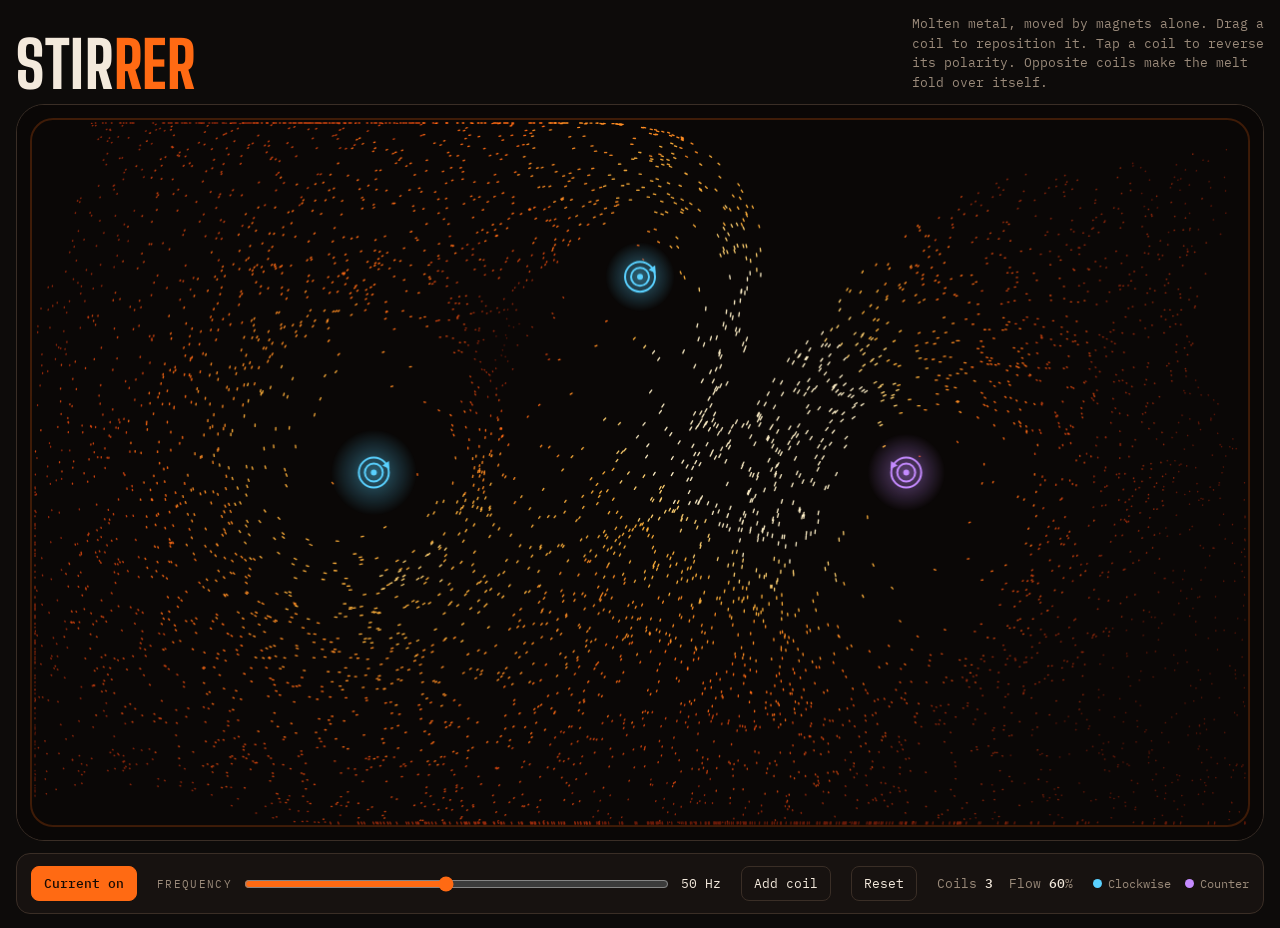
==== index.html @ e679dd58 "Add Stirrer Co-Authored-By: Claude Sonnet 5.5 <noreply@anthropic.com> Claude-Session: https://claude" ====
<!doctype html>
<html lang="en">
<head>
<meta charset="utf-8">
<meta name="viewport" content="width=device-width, initial-scale=1, viewport-fit=cover">
<meta name="description" content="Molten metal moved by magnets alone. Drag electromagnetic coils and watch the melt swirl.">
<meta property="og:title" content="Stirrer">
<meta property="og:description" content="Drag electromagnetic coils and watch thousands of glowing particles swirl, fold and mix.">
<style>html,body{margin:0;background:#0d0b0a}</style>
<title>Stirrer</title>
</head>
<body>
<link rel="preconnect" href="https://fonts.googleapis.com">
<link rel="preconnect" href="https://fonts.gstatic.com" crossorigin>
<link rel="stylesheet" href="https://fonts.googleapis.com/css2?family=Big+Shoulders+Display:wght@800&family=IBM+Plex+Mono:wght@400;500&display=swap">
<style>
/* Layout: full-bleed melt pool, title top-left, control strip pinned to the bottom. Single dark look on purpose (furnace room). */
:root {
  --bg: #0d0b0a;
  --fg: #f3e9dc;
  --muted: #9a8a7a;
  --line: #3a2e26;
  --ember: #ff6a13;
  --pos: #5ad1ff;
  --neg: #c58bff;
  --panel: #171210;
  --display: "Big Shoulders Display", "Arial Narrow", Impact, sans-serif;
  --mono: "IBM Plex Mono", ui-monospace, Menlo, Consolas, monospace;
  color-scheme: dark;
}
html, body { height: 100%; }
body {
  background: var(--bg); color: var(--fg);
  font-family: var(--mono); font-size: 13px;
  padding-inline: 16px; padding-block: 0;
  overflow: hidden;
}
.app { position: relative; height: 100%; display: flex; flex-direction: column; gap: 12px; padding-block: 14px; min-width: 0; }
header { display: flex; justify-content: space-between; align-items: flex-end; gap: 16px; flex-wrap: wrap; }
h1 { font-family: var(--display); font-weight: 800; font-size: clamp(2.4rem, 8vw, 4rem); line-height: .85; letter-spacing: .01em; text-transform: uppercase; margin: 0; text-wrap: balance; }
h1 span { color: var(--ember); }
.hint { color: var(--muted); max-width: 44ch; margin: 0; line-height: 1.5; }
.stage { position: relative; flex: 1; min-height: 0; border: 1px solid var(--line); border-radius: 28px; overflow: hidden; background: #0a0807; }
canvas { position: absolute; inset: 0; width: 100%; height: 100%; touch-action: none; }
#ui { cursor: grab; }
#ui.drag { cursor: grabbing; }
.controls { display: flex; gap: 12px 20px; align-items: center; flex-wrap: wrap; background: var(--panel); border: 1px solid var(--line); border-radius: 14px; padding: 12px 14px; }
.field { display: flex; align-items: center; gap: 10px; min-width: 0; flex: 1 1 220px; }
label { text-transform: uppercase; letter-spacing: .12em; font-size: 11px; color: var(--muted); white-space: nowrap; }
input[type=range] { flex: 1; min-width: 80px; accent-color: var(--ember); }
output { min-width: 5ch; text-align: right; font-variant-numeric: tabular-nums; }
button { font: inherit; color: var(--fg); background: transparent; border: 1px solid var(--line); border-radius: 8px; padding: 8px 12px; cursor: pointer; }
button:hover { border-color: var(--ember); }
button[aria-pressed="true"] { background: var(--ember); border-color: var(--ember); color: #160a03; font-weight: 500; }
:focus-visible { outline: 2px solid var(--pos); outline-offset: 2px; }
.stats { display: flex; gap: 16px; color: var(--muted); font-variant-numeric: tabular-nums; }
.stats b { color: var(--fg); font-weight: 500; }
.legend { display: flex; gap: 14px; color: var(--muted); font-size: 12px; align-items: center; }
.dot { display: inline-block; width: 9px; height: 9px; border-radius: 50%; margin-right: 6px; }
</style>

<div class="app">
  <header>
    <h1>Stir<span>rer</span></h1>
    <p class="hint">Molten metal, moved by magnets alone. Drag a coil to reposition it. Tap a coil to reverse its polarity. Opposite coils make the melt fold over itself.</p>
  </header>

  <div class="stage" id="stage">
    <canvas id="trail"></canvas>
    <canvas id="ui" aria-label="Melt pool with draggable electromagnetic coils"></canvas>
  </div>

  <div class="controls">
    <button id="power" aria-pressed="true">Current on</button>
    <div class="field">
      <label for="freq">Frequency</label>
      <input id="freq" type="range" min="5" max="100" value="50">
      <output id="freqOut">50 Hz</output>
    </div>
    <button id="add">Add coil</button>
    <button id="reset">Reset</button>
    <div class="stats"><span>Coils <b id="nCoils">3</b></span><span>Flow <b id="flow">0</b>%</span></div>
    <div class="legend"><span><i class="dot" style="background:var(--pos)"></i>Clockwise</span><span><i class="dot" style="background:var(--neg)"></i>Counter</span></div>
  </div>
</div>

<script>
(function () {
  var stage = document.getElementById('stage');
  var trail = document.getElementById('trail'), ui = document.getElementById('ui');
  var tctx = trail.getContext('2d'), uctx = ui.getContext('2d');
  var powerBtn = document.getElementById('power'), freq = document.getElementById('freq');
  var freqOut = document.getElementById('freqOut'), flowEl = document.getElementById('flow'), nEl = document.getElementById('nCoils');

  var W = 0, H = 0, dpr = 1, pad = 18, R = 60;
  var on = true, F = 50, t = 0, particles = [], N = 0;
  var reduce = window.matchMedia && window.matchMedia('(prefers-reduced-motion: reduce)').matches;

  function defaults() {
    return [{ x: .28, y: .5, s: 1 }, { x: .72, y: .5, s: -1 }, { x: .5, y: .22, s: 1 }];
  }
  var coils = defaults();

  // Speed ramp: dull red -> orange -> amber -> white hot
  var ramp = ['#6b1a08', '#9b2a0b', '#d2440e', '#ff6a13', '#ff8c22', '#ffb03a', '#ffd070', '#fff0c8'];
  var B = ramp.length;

  function resize() {
    dpr = Math.min(window.devicePixelRatio || 1, 2);
    var r = stage.getBoundingClientRect();
    W = r.width; H = r.height;
    [trail, ui].forEach(function (c) { c.width = W * dpr; c.height = H * dpr; });
    tctx.setTransform(dpr, 0, 0, dpr, 0, 0);
    uctx.setTransform(dpr, 0, 0, dpr, 0, 0);
    tctx.fillStyle = '#0a0807'; tctx.fillRect(0, 0, W, H);
    R = Math.max(38, Math.min(W, H) * 0.11);
    var want = Math.max(2500, Math.min(7000, Math.round(W * H / 170)));
    if (want !== N) {
      N = want;
      while (particles.length < N) particles.push(spawn());
      particles.length = N;
    }
  }

  function spawn() {
    return { x: pad + Math.random() * (W - 2 * pad || 1), y: pad + Math.random() * (H - 2 * pad || 1), vx: 0, vy: 0, px: 0, py: 0, life: 200 + Math.random() * 400 };
  }

  function coilPx(c) { return { x: pad + c.x * (W - 2 * pad), y: pad + c.y * (H - 2 * pad) }; }

  function step() {
    t += 1;
    var k = on ? F / 50 : 0;
    var G = 300 * (R / 60), c2 = R * R;
    var cp = coils.map(coilPx);
    var sum = 0;
    var buckets = [];
    for (var b = 0; b < B; b++) buckets.push([]);

    for (var i = 0; i < particles.length; i++) {
      var p = particles[i];
      var tx = 0, ty = 0;
      for (var j = 0; j < cp.length; j++) {
        var dx = p.x - cp[j].x, dy = p.y - cp[j].y;
        var d2 = dx * dx + dy * dy + 1;
        var f = G * coils[j].s * k / (d2 + c2) * (0.5 + 0.5 * Math.exp(-d2 / (c2 * 25)));
        tx += -dy * f; ty += dx * f;
      }
      // slow thermal wobble so the melt is never fully still
      tx += 0.12 * Math.sin(p.y * 0.017 + t * 0.011);
      ty += 0.12 * Math.cos(p.x * 0.017 - t * 0.009);
      p.vx += (tx - p.vx) * 0.08 + (Math.random() - .5) * 0.06;
      p.vy += (ty - p.vy) * 0.08 + (Math.random() - .5) * 0.06;
      p.px = p.x; p.py = p.y;
      p.x += p.vx; p.y += p.vy;
      // crucible walls
      if (p.x < pad) { p.x = pad; p.vx = Math.abs(p.vx) * .4; }
      else if (p.x > W - pad) { p.x = W - pad; p.vx = -Math.abs(p.vx) * .4; }
      if (p.y < pad) { p.y = pad; p.vy = Math.abs(p.vy) * .4; }
      else if (p.y > H - pad) { p.y = H - pad; p.vy = -Math.abs(p.vy) * .4; }
      var sp = Math.sqrt(p.vx * p.vx + p.vy * p.vy);
      sum += sp;
      if (--p.life < 0) { var q = spawn(); p.x = q.x; p.y = q.y; p.px = q.x; p.py = q.y; p.life = q.life; continue; }
      var bi = Math.min(B - 1, (sp * 2.2) | 0);
      buckets[bi].push(p);
    }

    tctx.fillStyle = reduce ? 'rgba(10,8,7,0.3)' : 'rgba(10,8,7,0.1)';
    tctx.fillRect(0, 0, W, H);
    tctx.lineWidth = 1.3; tctx.lineCap = 'round';
    for (var bb = 0; bb < B; bb++) {
      var arr = buckets[bb];
      if (!arr.length) continue;
      tctx.strokeStyle = ramp[bb];
      tctx.beginPath();
      for (var m = 0; m < arr.length; m++) { tctx.moveTo(arr[m].px, arr[m].py); tctx.lineTo(arr[m].x + 0.01, arr[m].y); }
      tctx.stroke();
    }

    if (t % 10 === 0) {
      var avg = sum / particles.length;
      flowEl.textContent = Math.min(100, Math.round(avg / 2.4 * 100));
    }
  }

  function drawUI() {
    uctx.clearRect(0, 0, W, H);
    // crucible rim
    uctx.strokeStyle = 'rgba(255,106,19,0.22)'; uctx.lineWidth = 2;
    uctx.beginPath();
    if (uctx.roundRect) uctx.roundRect(pad - 4, pad - 4, W - 2 * pad + 8, H - 2 * pad + 8, 22); else uctx.rect(pad - 4, pad - 4, W - 2 * pad + 8, H - 2 * pad + 8);
    uctx.stroke();
    for (var i = 0; i < coils.length; i++) {
      var c = coils[i], p = coilPx(c);
      var col = c.s > 0 ? '#5ad1ff' : '#c58bff';
      var pulse = on ? 0.5 + 0.5 * Math.sin(t * 0.02 * (F / 50) * 6 + i) : 0;
      // halo
      var g = uctx.createRadialGradient(p.x, p.y, 4, p.x, p.y, 34 + pulse * 10);
      g.addColorStop(0, on ? col + '66' : col + '18'); g.addColorStop(1, col + '00');
      uctx.fillStyle = g; uctx.beginPath(); uctx.arc(p.x, p.y, 34 + pulse * 10, 0, 7); uctx.fill();
      // winding
      uctx.strokeStyle = col; uctx.lineWidth = 2;
      uctx.globalAlpha = on ? 1 : .45;
      uctx.beginPath(); uctx.arc(p.x, p.y, 15, 0, 7); uctx.stroke();
      uctx.beginPath(); uctx.arc(p.x, p.y, 9, 0, 7); uctx.stroke();
      uctx.fillStyle = col; uctx.beginPath(); uctx.arc(p.x, p.y, 3, 0, 7); uctx.fill();
      // direction arrowhead on outer ring
      var a = c.s > 0 ? -0.6 : -2.55;
      var ax = p.x + Math.cos(a) * 15, ay = p.y + Math.sin(a) * 15;
      var d = c.s > 0 ? 1 : -1;
      var tx = -Math.sin(a) * d, ty = Math.cos(a) * d;
      uctx.beginPath();
      uctx.moveTo(ax + tx * 6, ay + ty * 6);
      uctx.lineTo(ax - tx * 1 + Math.cos(a) * 4, ay - ty * 1 + Math.sin(a) * 4);
      uctx.lineTo(ax - tx * 1 - Math.cos(a) * 4, ay - ty * 1 - Math.sin(a) * 4);
      uctx.closePath(); uctx.fill();
      uctx.globalAlpha = 1;
    }
  }

  function loop() { step(); drawUI(); requestAnimationFrame(loop); }

  // Interaction
  var drag = null;
  function pos(e) { var r = ui.getBoundingClientRect(); return { x: e.clientX - r.left, y: e.clientY - r.top }; }
  function hit(m) {
    for (var i = coils.length - 1; i >= 0; i--) { var p = coilPx(coils[i]); if ((m.x - p.x) * (m.x - p.x) + (m.y - p.y) * (m.y - p.y) < 30 * 30) return i; }
    return -1;
  }
  ui.addEventListener('pointerdown', function (e) {
    var m = pos(e), i = hit(m);
    if (i < 0) return;
    drag = { i: i, sx: m.x, sy: m.y, moved: false };
    ui.classList.add('drag');
    try { ui.setPointerCapture(e.pointerId); } catch (err) {}
  });
  ui.addEventListener('pointermove', function (e) {
    var m = pos(e);
    if (!drag) { ui.style.cursor = hit(m) >= 0 ? 'grab' : 'default'; return; }
    if (Math.abs(m.x - drag.sx) + Math.abs(m.y - drag.sy) > 4) drag.moved = true;
    var c = coils[drag.i];
    c.x = Math.max(0, Math.min(1, (m.x - pad) / (W - 2 * pad)));
    c.y = Math.max(0, Math.min(1, (m.y - pad) / (H - 2 * pad)));
  });
  function end() {
    if (drag && !drag.moved) coils[drag.i].s *= -1;
    drag = null; ui.classList.remove('drag');
  }
  ui.addEventListener('pointerup', end);
  ui.addEventListener('pointercancel', function () { drag = null; ui.classList.remove('drag'); });

  powerBtn.addEventListener('click', function () {
    on = !on;
    powerBtn.setAttribute('aria-pressed', String(on));
    powerBtn.textContent = on ? 'Current on' : 'Current off';
  });
  freq.addEventListener('input', function () { F = +freq.value; freqOut.textContent = F + ' Hz'; });
  document.getElementById('add').addEventListener('click', function () {
    if (coils.length >= 8) return;
    coils.push({ x: .15 + Math.random() * .7, y: .2 + Math.random() * .6, s: Math.random() < .5 ? 1 : -1 });
    nEl.textContent = coils.length;
  });
  document.getElementById('reset').addEventListener('click', function () {
    coils = defaults(); nEl.textContent = coils.length;
    on = true; powerBtn.setAttribute('aria-pressed', 'true'); powerBtn.textContent = 'Current on';
    freq.value = 50; F = 50; freqOut.textContent = '50 Hz';
    tctx.fillStyle = '#0a0807'; tctx.fillRect(0, 0, W, H);
  });

  window.addEventListener('resize', resize);
  resize();
  // pre-run so the first frame already shows a moving melt
  for (var w = 0; w < 90; w++) step();
  loop();
})();
</script>

</body>
</html>
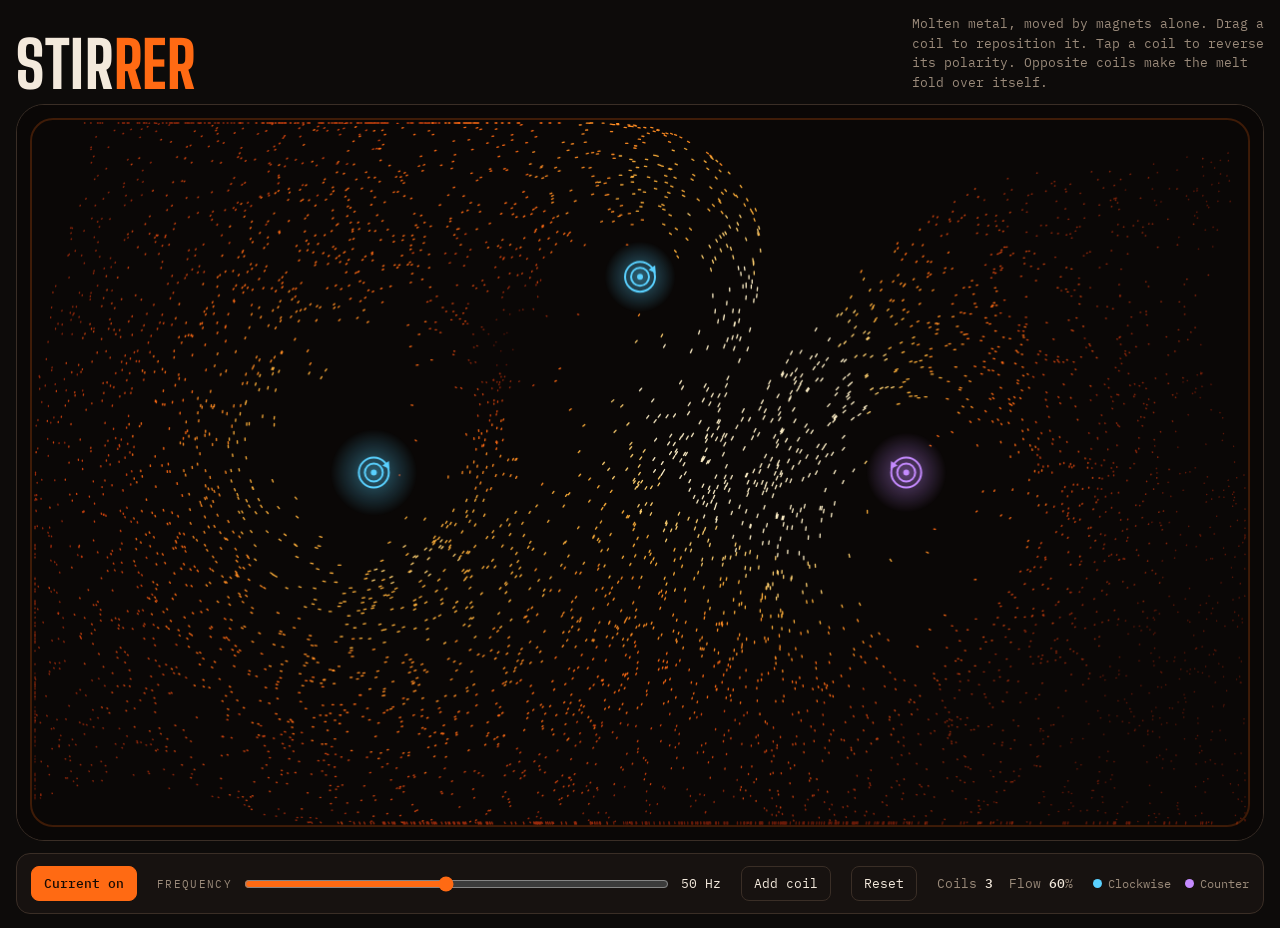
==== commit 1e22bf48: "Fit phone viewport with dynamic viewport height Co-Authored-By: Claude Sonnet 5.5 <noreply@anthropic" ====
--- a/index.html
+++ b/index.html
@@ -32,7 +32,7 @@
 body {
   background: var(--bg); color: var(--fg);
   font-family: var(--mono); font-size: 13px;
-  padding-inline: 16px; padding-block: 0;
+  padding-inline: 16px; padding-block: 0; height: 100vh; height: 100dvh;
   overflow: hidden;
 }
 .app { position: relative; height: 100%; display: flex; flex-direction: column; gap: 12px; padding-block: 14px; min-width: 0; }
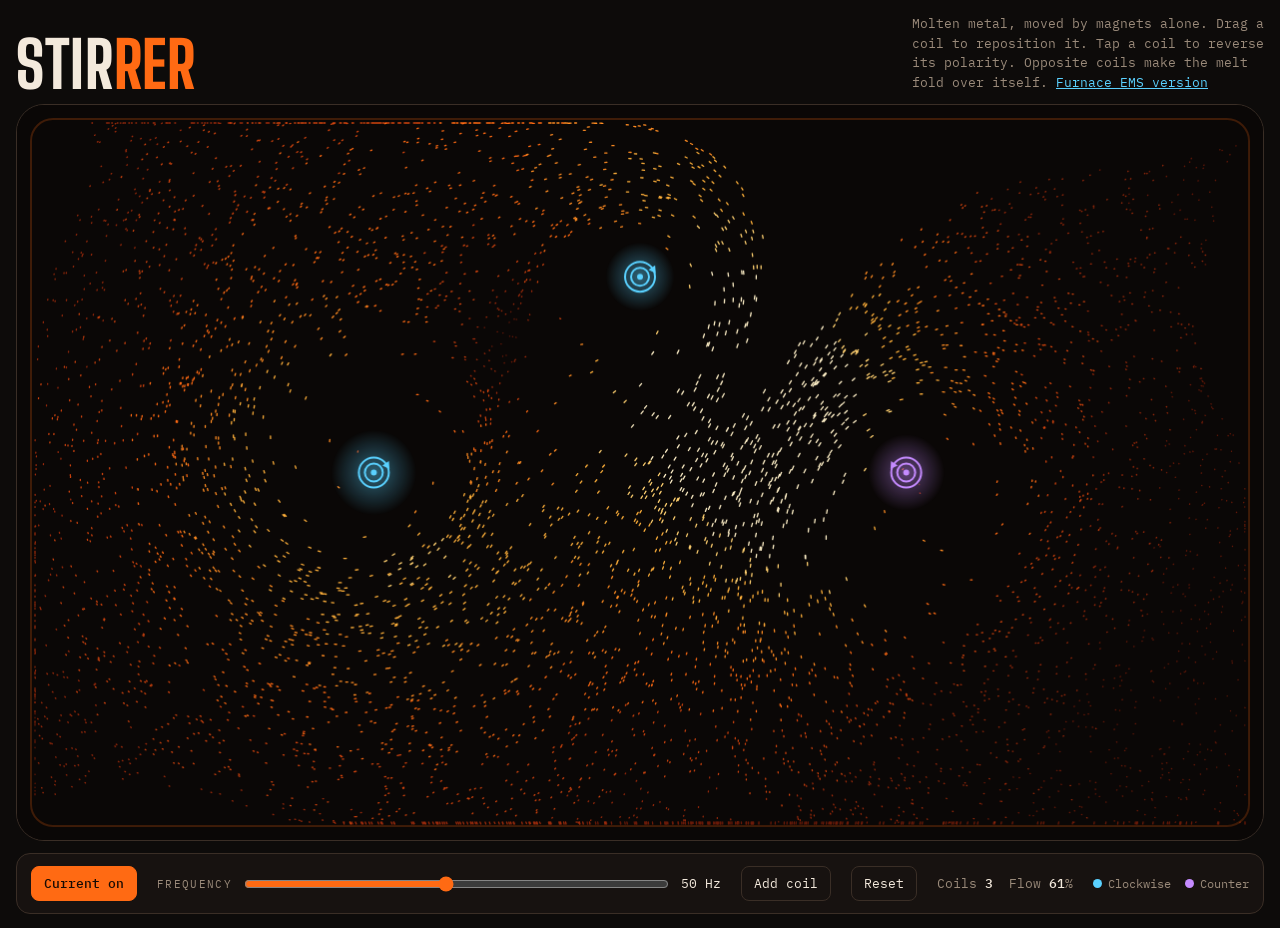
==== commit 31ac6c36: "Add Furnace Stirrer: side-view EMS bath with skin-depth force and mixing Co-Authored-By: Claude Sonn" ====
--- a/index.html
+++ b/index.html
@@ -62,7 +62,7 @@
 <div class="app">
   <header>
     <h1>Stir<span>rer</span></h1>
-    <p class="hint">Molten metal, moved by magnets alone. Drag a coil to reposition it. Tap a coil to reverse its polarity. Opposite coils make the melt fold over itself.</p>
+    <p class="hint">Molten metal, moved by magnets alone. Drag a coil to reposition it. Tap a coil to reverse its polarity. Opposite coils make the melt fold over itself. <a href="/furnace/" style="color:var(--pos)">Furnace EMS version</a></p>
   </header>
 
   <div class="stage" id="stage">
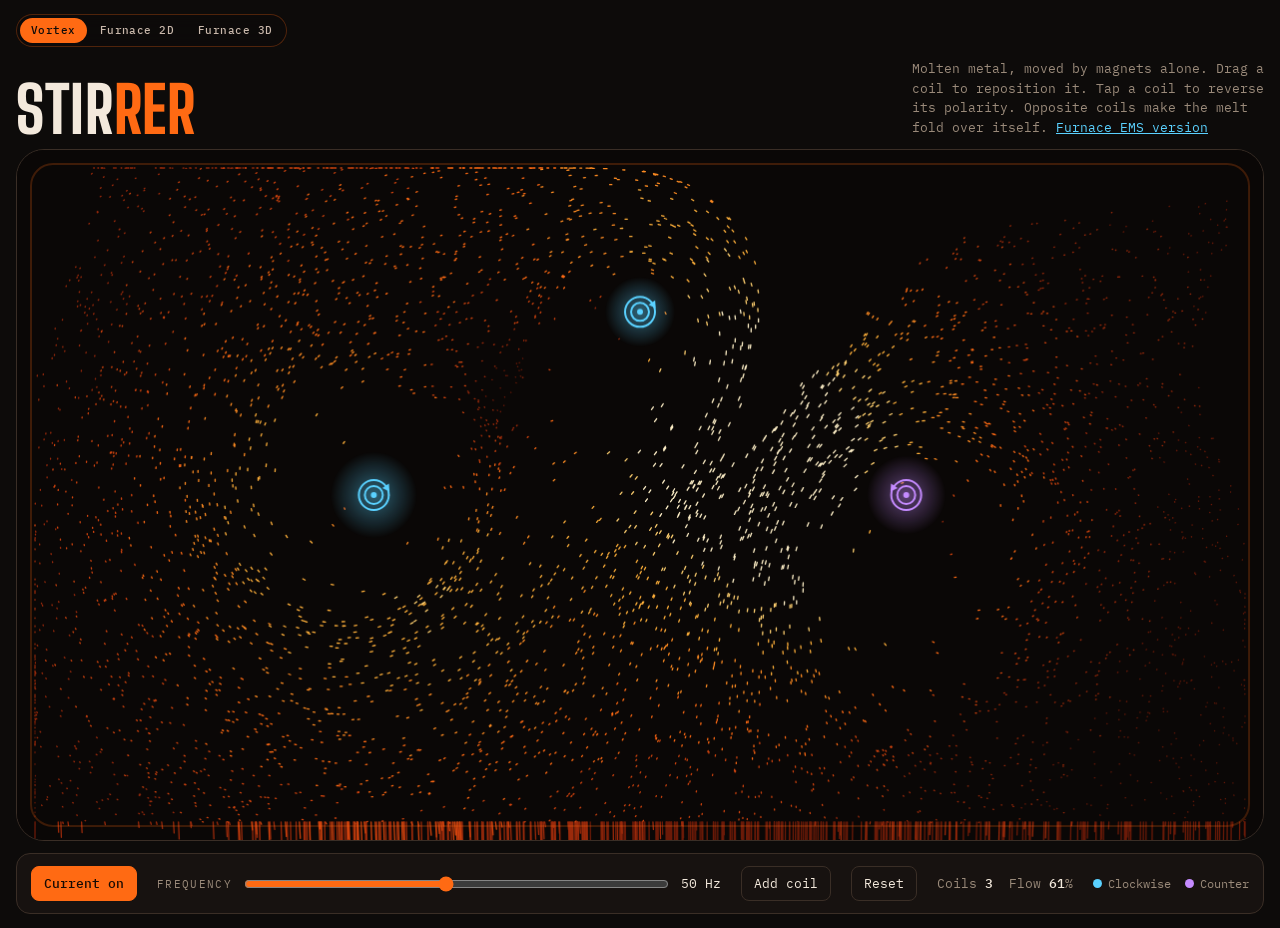
==== commit 38bdb91f: "Shared nav across all three pages, og:image share cards Co-Authored-By: Claude Sonnet 5.5 <noreply@a" ====
--- a/index.html
+++ b/index.html
@@ -7,6 +7,11 @@
 <meta property="og:title" content="Stirrer">
 <meta property="og:description" content="Drag electromagnetic coils and watch thousands of glowing particles swirl, fold and mix.">
 <style>html,body{margin:0;background:#0d0b0a}</style>
+<meta property="og:type" content="website">
+<meta property="og:url" content="https://stirrer.rsymo.com/">
+<meta property="og:image" content="https://stirrer.rsymo.com/og/vortex.png">
+<meta name="twitter:card" content="summary_large_image">
+<meta name="twitter:image" content="https://stirrer.rsymo.com/og/vortex.png">
 <title>Stirrer</title>
 </head>
 <body>
@@ -275,5 +280,6 @@
 })();
 </script>
 
+<script src="/nav.js?v=3"></script>
 </body>
 </html>
